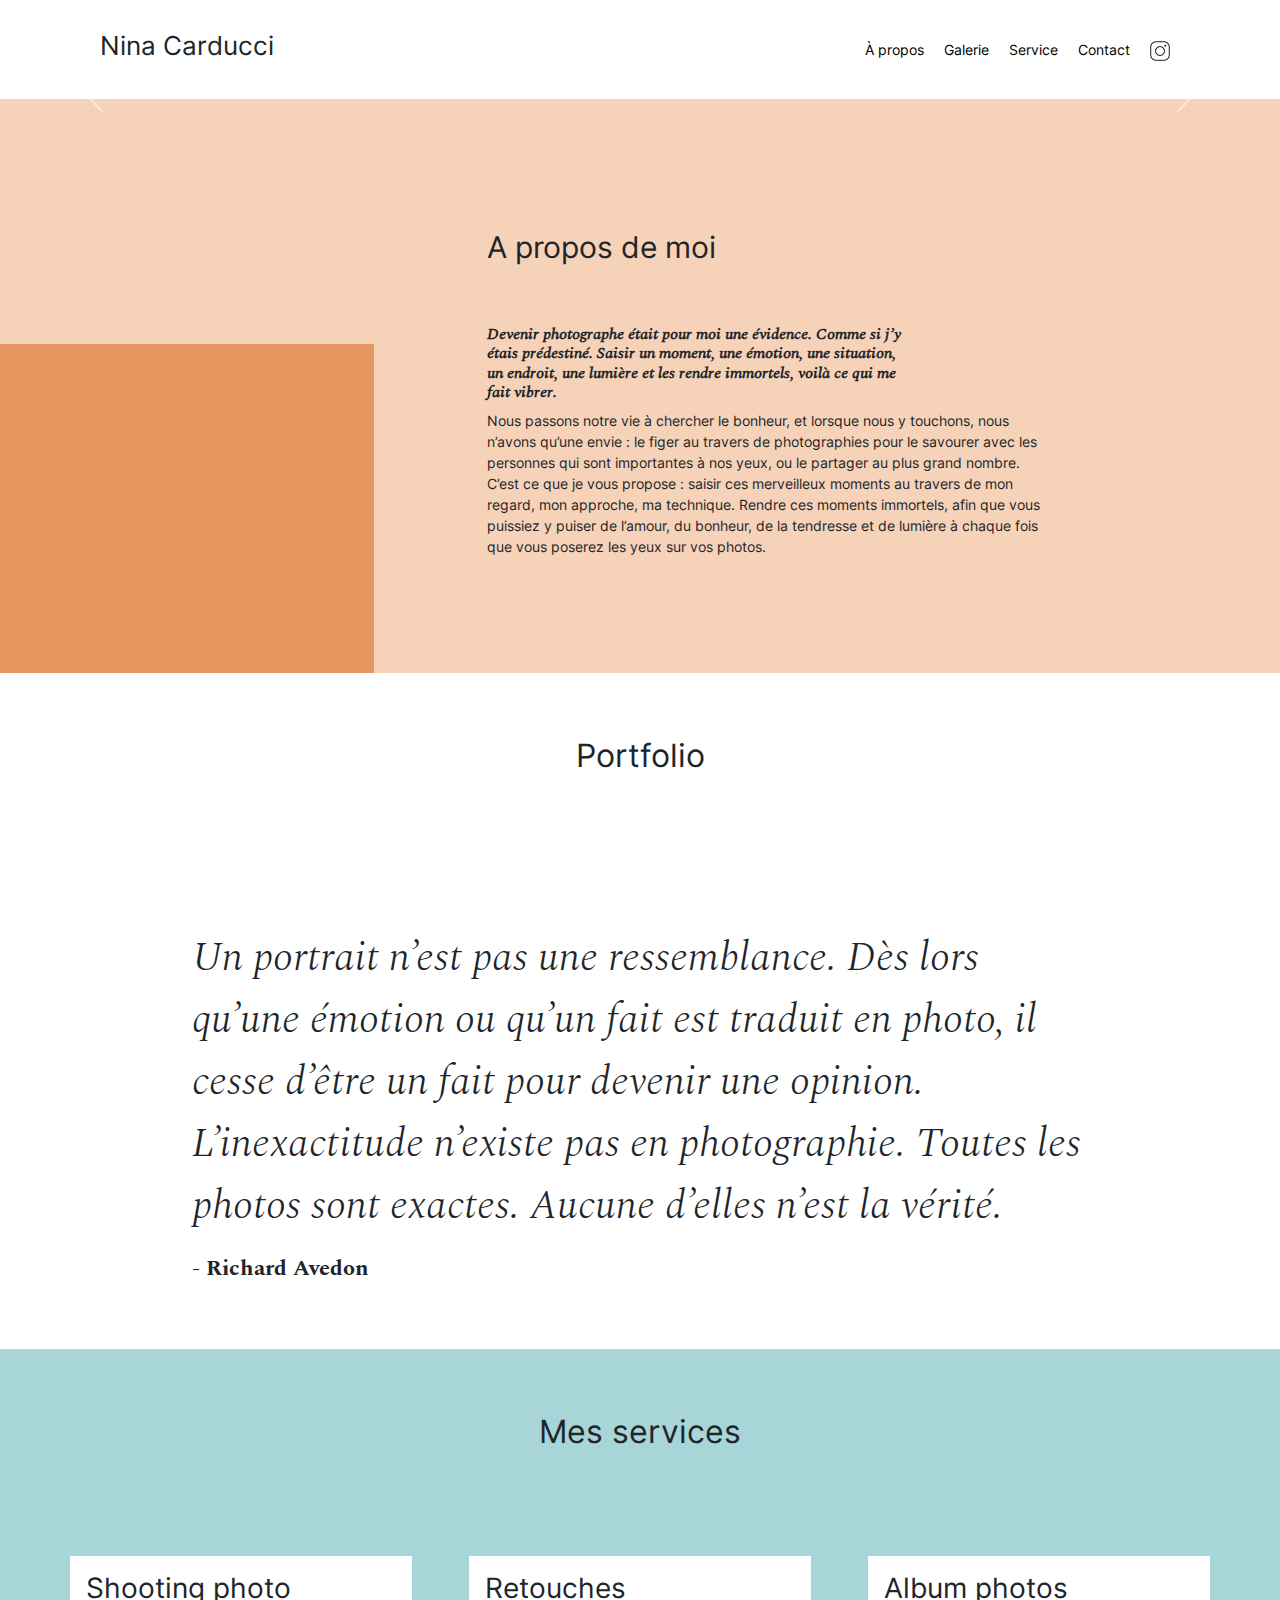
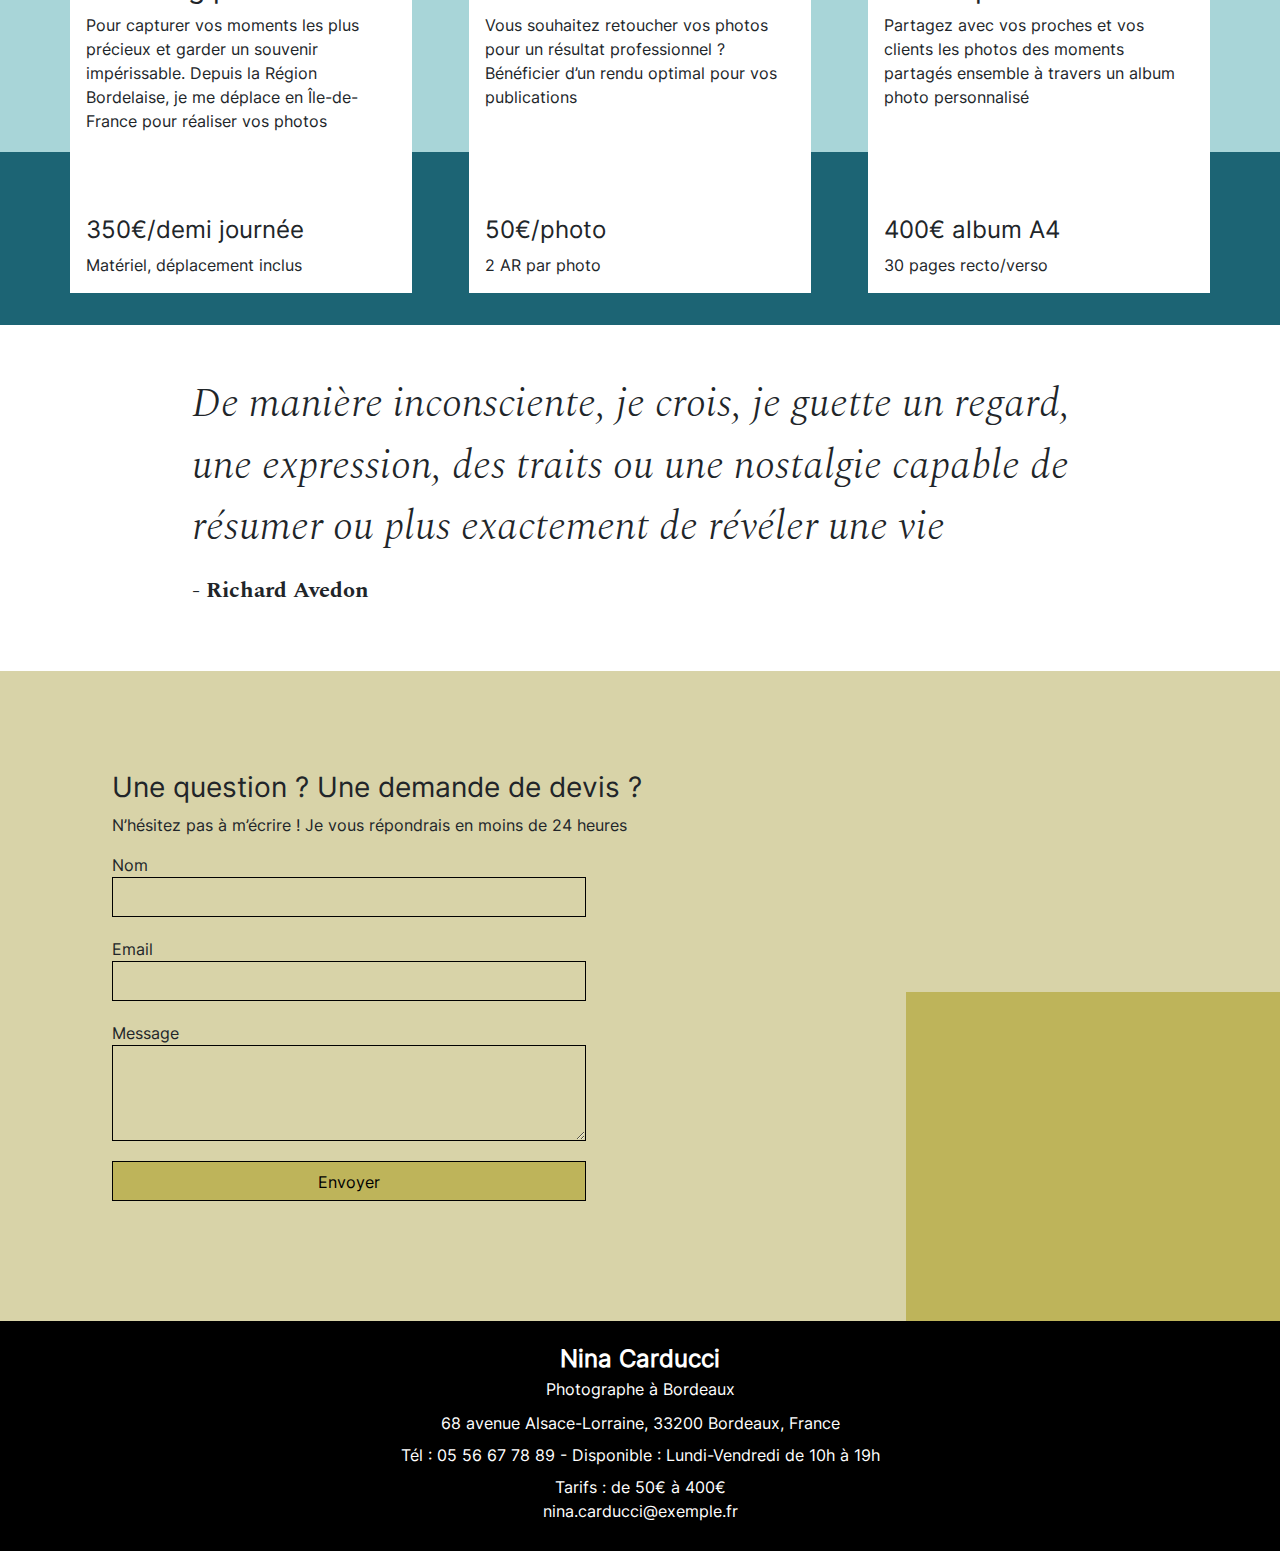
==== index.html @ 7323bcd9 "change fonts path" ====
<!DOCTYPE html>
<html lang="fr">
  <head>
    <meta charset="UTF-8" />
    <meta name="viewport" content="width=device-width, initial-scale=1.0" />

    <meta
      property="og:title"
      content="Nina Carducci - Photographe à Bordeaux"
    />
    <meta property="og:locale" content="fr_FR" />

    <meta
      property="og:description"
      content="Photographie professionnelle à Bordeaux par Nina Carducci."
    />
    <meta property="og:type" content="website" />
    <meta property="og:image" content="./assets/images/nina.jpg" />

    <meta name="twitter:card" content="summary_large_image" />
    <meta name="twitter:site" content="@nina_carducci_photo" />
    <meta
      name="twitter:title"
      content="Nina Carducci - Photographe à Bordeaux"
    />
    <meta
      name="twitter:description"
      content="Photographie professionnelle à Bordeaux par Nina Carducci."
    />
    <meta name="twitter:image" content="./assets/images/nina.jpg" />

    <title>Nina Carducci - Photographe Professionnelle à Bordeaux</title>
    <meta
      name="description"
      content="Nina Carducci, photographe pro. Explorez son portfolio, découvrez ses services et contactez-la pour un devis."
    />
    
    <link
      rel="stylesheet"
      href="./assets/bootstrap/bootstrap.min.css"
      media="print"
      id="asyncCSS"
      onload="this.media='all'"
    />
    <link
      rel="stylesheet"
      href="./assets/style.min.css"
      media="print"
      id="asyncCSS"
      onload="this.media='all'"
    />

    <script
      defer
      src="https://code.jquery.com/jquery-3.4.1.min.js"
      integrity="sha256-CSXorXvZcTkaix6Yvo6HppcZGetbYMGWSFlBw8HfCJo="
      crossorigin="anonymous"
    ></script>
    <script defer src="./assets/bootstrap/bootstrap.bundle.min.js"></script>
    <script defer src="./assets/maugallery.min.js"></script>
    <script defer src="./assets/scripts.min.js"></script>
  </head>
  <body>
    <div class="top-header">
      <h1 class="name">Nina Carducci</h1>
      <nav class="nav">
        <ul>
          <li><a href="#about">À propos</a></li>
          <li><a href="#gallery">Galerie</a></li>
          <li><a href="#services">Service</a></li>
          <li><a href="#contact">Contact</a></li>
          <li>
            <a
              class="social-link"
              href="https://www.instagram.com/ninacarducci.photo/?hl=fr"
              target="_blank"
            >
              <picture>
                <source srcset="./assets/images/instagram.webp" />
                <img
                  src="./assets/images/instagram.webp"
                  alt="logo instagram"
                  width="20"
                  height="20"
                  loading="lazy"
                />
              </picture>
            </a>
          </li>
        </ul>
      </nav>
    </div>
    <section id="header">
      <div
        id="carouselExampleIndicators"
        class="carousel slide"
        data-bs-ride="carousel"
      >
        <div class="carousel-indicators">
          <button
            type="button"
            data-bs-target="#carouselExampleIndicators"
            data-bs-slide-to="0"
            class="active"
            aria-current="true"
            aria-label="Slide 1"
          ></button>
          <button
            type="button"
            data-bs-target="#carouselExampleIndicators"
            data-bs-slide-to="1"
            aria-label="Slide 2"
          ></button>
          <button
            type="button"
            data-bs-target="#carouselExampleIndicators"
            data-bs-slide-to="2"
            aria-label="Slide 3"
          ></button>
        </div>
        <div class="carousel-inner">
          <div class="carousel-item active">
            <picture
              class="adaptive-picture"
              data-srcset="./assets/images/slider/ryoji-iwata-man-crossing-street-{device}.webp"
              data-sizes="1920,500,325"
              data-img="d-block w-100,./assets/images/slider/ryoji-iwata-man-crossing-street-mobile.webp,Man crossing the street from Ryoji Iwata,325,150,auto"
            >
            </picture>
          </div>
          <div class="carousel-item">
            <picture
              class="adaptive-picture"
              data-srcset="./assets/images/slider/nicholas-green-jubilant-fans-{device}.webp"
              data-sizes="1920,500,325"
              data-img="d-block w-100,./assets/images/slider/nicholas-green-jubilant-fans-mobile.webp,Jubilant fans from Nicholas Green,325,150,lazy"
            >
            </picture>
          </div>
          <div class="carousel-item">
            <picture
              class="adaptive-picture"
              data-srcset="./assets/images/slider/edward-cisneros-wedding-dance-{device}.webp"
              data-sizes="1920,500,325"
              data-img="d-block w-100,./assets/images/slider/edward-cisneros-wedding-dance-mobile.webp,Wedding dance from Edward Cisneros,325,150,lazy"
            >
            </picture>
          </div>
        </div>
        <button
          class="carousel-control-prev"
          type="button"
          data-bs-target="#carouselExampleIndicators"
          data-bs-slide="prev"
        >
          <span class="carousel-control-prev-icon" aria-hidden="true"></span>
          <span class="visually-hidden">Previous</span>
        </button>
        <button
          class="carousel-control-next"
          type="button"
          data-bs-target="#carouselExampleIndicators"
          data-bs-slide="next"
        >
          <span class="carousel-control-next-icon" aria-hidden="true"></span>
          <span class="visually-hidden">Next</span>
        </button>
      </div>
    </section>
    <section id="about">
      <div class="picture left">
        <picture
          class="adaptive-picture"
          data-srcset="./assets/images/nina-{device}.webp"
          data-sizes="560,480,320"
          data-img=",.assets/images/nina-mobile.webp,Nina Carducci,320,319,lazy"
        >
        </picture>
      </div>
      <div id="about-me">
        <h2 class="about-me__title">A propos de moi</h2>
        <h3 class="about-me__introduction">
          Devenir photographe était pour moi une évidence. Comme si j’y étais
          prédestiné. Saisir un moment, une émotion, une situation, un endroit,
          une lumière et les rendre immortels, voilà ce qui me fait vibrer.
        </h3>
        <p>
          Nous passons notre vie à chercher le bonheur, et lorsque nous y
          touchons, nous n’avons qu’une envie : le figer au travers de
          photographies pour le savourer avec les personnes qui sont importantes
          à nos yeux, ou le partager au plus grand nombre. C’est ce que je vous
          propose : saisir ces merveilleux moments au travers de mon regard, mon
          approche, ma technique. Rendre ces moments immortels, afin que vous
          puissiez y puiser de l’amour, du bonheur, de la tendresse et de
          lumière à chaque fois que vous poserez les yeux sur vos photos.
        </p>
      </div>
    </section>
    <section id="gallery">
      <h2 class="title">Portfolio</h2>
      <div class="container py-3">
        <div class="gallery" style="display: none">
          <img
            data-gallery-tag="Concert"
            class="gallery-item"
            src="./assets/images/gallery/concerts/aaron-paul-concert-spotlights.webp"
            alt="In concert under the spotlights from Aaron Paul"
            loading="lazy"
          />
          <img
            data-gallery-tag="Entreprises"
            class="gallery-item"
            src="./assets/images/gallery/entreprise/ali-morshedlou-business-man.webp"
            alt="Business man in suit from Ali Morshedlou"
            loading="lazy"
          />
          <img
            data-gallery-tag="Entreprises"
            class="gallery-item"
            src="./assets/images/gallery/entreprise/jason-goodman-laughing-women.webp"
            alt="Laughing women at work from Jason Goodman"
            loading="lazy"
          />
          <img
            data-gallery-tag="Mariages"
            class="gallery-item"
            src="./assets/images/gallery/mariage/hannah-busing-united-for-life.webp"
            alt="United for life from Hannah Busing"
            loading="lazy"
          />
          <img
            data-gallery-tag="Portrait"
            class="gallery-item"
            src="./assets/images/gallery/portraits/ade-tunji-contained-emotion.webp"
            alt="Contained emotion of a black man from Ade Tunji"
            loading="lazy"
          />
          <img
            data-gallery-tag="Mariages"
            class="gallery-item"
            src="./assets/images/gallery/mariage/jakob-owens-happily-married.webp"
            alt="Happily married in the tropics from Jakob Owens"
            loading="lazy"
          />
          <img
            data-gallery-tag="Portrait"
            class="gallery-item"
            src="./assets/images/gallery/portraits/nino-van-prattenburg-behind-fence.webp"
            alt="Girl behind a fence from Nino Van Prattenburg"
            loading="lazy"
          />
          <img
            data-gallery-tag="Concert"
            class="gallery-item"
            src="./assets/images/gallery/concerts/austin-neill-concert-smoke.webp"
            alt="In concert under the smoke from Austin Neill "
            loading="lazy"
          />
          <img
            data-gallery-tag="Entreprises"
            class="gallery-item"
            src="./assets/images/gallery/entreprise/mateus-campos-woman-laughing.webp"
            alt="Woman laughing in front of her labtop from Mateus Campos Felipe"
            loading="lazy"
          />
        </div>
      </div>
      <div class="quote">
        <figure>
          <blockquote class="quote__text">
              Un portrait n’est pas une ressemblance. Dès lors qu’une émotion ou
              qu’un fait est traduit en photo, il cesse d’être un fait pour
              devenir une opinion. L’inexactitude n’existe pas en photographie.
              Toutes les photos sont exactes. Aucune d’elles n’est la vérité.
          </blockquote>
          <figcaption class="quote__author">- Richard Avedon</figcaption>
        </figure>
      </div>
    </section>
    <section id="services">
      <h2 class="title">Mes services</h2>
      <div class="container">
        <div class="service">
          <div class="service__description">
            <h3>Shooting photo</h3>
            <p>
              Pour capturer vos moments les plus précieux et garder un souvenir
              impérissable. Depuis la Région Bordelaise, je me déplace en
              Île-de-France pour réaliser vos photos
            </p>
          </div>
          <div class="service__price">
            <h4>350€/demi journée</h4>
            <span>Matériel, déplacement inclus</span>
          </div>
        </div>
        <div class="service">
          <div class="service__description">
            <h3>Retouches</h3>
            <p>
              Vous souhaitez retoucher vos photos pour un résultat professionnel
              ? Bénéficier d’un rendu optimal pour vos publications
            </p>
          </div>
          <div class="service__price">
            <h4>50€/photo</h4>
            <span>2 AR par photo</span>
          </div>
        </div>
        <div class="service">
          <div class="service__description">
            <h3>Album photos</h3>
            <p>
              Partagez avec vos proches et vos clients les photos des moments
              partagés ensemble à travers un album photo personnalisé
            </p>
          </div>
          <div class="service__price">
            <h4>400€ album A4</h4>
            <span>30 pages recto/verso</span>
          </div>
        </div>
      </div>
    </section>
    <div class="quote">
      <figure>
        <blockquote class="quote__text">
            De manière inconsciente, je crois, je guette un regard, une
            expression, des traits ou une nostalgie capable de résumer ou plus
            exactement de révéler une vie
        </blockquote>
        <figcaption class="quote__author">- Richard Avedon</figcaption>
      </figure>
    </div>
    <section id="contact">
      <div class="container">
        <div class="form-container">
          <h3>Une question ? Une demande de devis ?</h3>
          <p>
            N’hésitez pas à m’écrire ! Je vous répondrais en moins de 24 heures
          </p>

          <form action="" method="post">
            <label for="nom">Nom</label>
            <input type="text" name="nom" id="nom" />
            <label for="email">Email</label>
            <input type="email" name="email" id="email" />
            <label for="message">Message</label>
            <textarea
              name="message"
              id="message"
              cols="30"
              rows="10"
            ></textarea>
            <input type="submit" value="Envoyer" />
          </form>
        </div>
        <div class="picture right">
          <picture
            class="adaptive-picture"
            data-srcset="./assets/images/camera-{device}.webp"
            data-sizes="418,320,200"
            data-img=",.assets/images/camera-mobile.webp,camera,200,200,lazy"
          >
          </picture>
        </div>
      </div>
    </section>

    <footer class="footer">
      <!-- Microdata pour la localisation de la photographe -->
      <section
        class="footer-content"
        itemscope
        itemtype="http://schema.org/LocalBusiness"
      >
        <strong itemprop="name" class="footer-name">Nina Carducci</strong>
        <p class="footer-description">Photographe à Bordeaux</p>
        <address
          class="footer-address"
          itemprop="address"
          itemscope
          itemtype="http://schema.org/PostalAddress"
        >
          <span itemprop="streetAddress">68 avenue Alsace-Lorraine</span>,
          <span itemprop="postalCode">33200</span>
          <span itemprop="addressLocality">Bordeaux</span>,
          <span itemprop="addressCountry">France</span>
        </address>
        <span class="footer-phone" itemprop="telephone"
          >Tél : 05 56 67 78 89 - Disponible :
          <time datetime="Mo-Fr 10:00-19:00"
            >Lundi-Vendredi de 10h à 19h</time
          ></span
        >
        <span itemprop="priceRange">Tarifs : de 50€ à 400€</span>
        <img
          class="footer-logo"
          src="./assets/images/nina-mobile.webp"
          alt="Nina Carducci"
          itemprop="image"
          loading="lazy"
        />
        <a
          href="mailto:nina.carducci@exemple.fr"
          class="footer-email"
          itemprop="email"
          >nina.carducci@exemple.fr</a
        >
      </section>
    </footer>
  </body>
</html>
---- assets/style.min.css ----
@font-face{font-family:Inter;src:url(./fonts/Inter-Regular.woff2) format("woff2");font-weight:400;font-style:normal;font-display:swap}@font-face{font-family:Spectral;src:url(./fonts/Spectral-Bold.woff2) format("woff2");font-weight:700;font-style:normal;font-display:swap}@font-face{font-family:Spectral;src:url(./fonts/Spectral-Italic.woff2) format("woff2");font-weight:400;font-style:italic;font-display:swap}@font-face{font-family:Spectral;src:url(./fonts/Spectral-Regular.woff2) format("woff2");font-weight:400;font-style:normal;font-display:swap}@font-face{font-family:Spectral;src:url(./fonts/Spectral-LightItalic.woff2) format("woff2");font-weight:300;font-style:italic;font-display:swap}body{max-width:1920px;margin:auto}*{font-family:Inter;font-style:normal}.top-header{background-color:#fff;position:sticky;top:0;z-index:1000;display:flex;justify-content:space-between;padding-inline:100px;padding-block:30px;align-items:center}.top-header .name{font-size:26px}.nav ul{display:flex;list-style-type:none;font-size:14px;margin-bottom:0}.nav li{padding-inline:10px}.nav a{text-decoration:none;color:#000}.social-link img{width:20px}#about{display:flex;background-color:#f6d2b8;padding-inline:100px;padding-block:100px;position:relative}.picture.left::before{content:" ";background-color:#e5975f;width:374px;height:329px;position:absolute;bottom:0;left:0;z-index:-1}.picture{flex:1;margin:0 20px;z-index:0}picture img{width:100%;height:auto}#about-me{flex:2}.about-me__title{margin-top:1em;margin-bottom:60px;font-size:30px}.about-me__introduction{font-family:Spectral;font-size:1rem;font-weight:800;font-style:italic;width:60%}#about-me p{width:80%;font-size:14px}.title{text-align:center;padding-block:2em}.gallery .nav{justify-content:center}.nav-pills .nav-link.active,.nav-pills .show>.nav-link{color:#fff;background-color:#5e5826;border-radius:0}.nav-pills .nav-link{color:#000}.item-column{position:relative;margin-bottom:0!important;padding:0}.item-column::after{content:"";display:block;padding-bottom:100%}.gallery-item{position:absolute;width:100%;height:100%;object-fit:cover;padding:.5em}.mg-next,.mg-prev{width:30px;height:30px;border-radius:00%;justify-content:center;align-items:center;display:flex;font-size:24px}.quote{font-family:Spectral;font-style:italic;width:70%;margin:auto;padding-block:3em}.quote__text{font-family:Spectral;font-style:italic;font-weight:300;font-size:calc(1.375rem + 1.5vw)}.quote__author{font-family:Spectral;font-weight:800;font-size:22px}#services{margin:auto;background-color:#a8d5d8;position:relative}#services .container::before{content:" ";background-color:#1c6474;position:absolute;width:100%;height:30%;bottom:0;left:0;z-index:0}#services .container{justify-content:space-between;display:flex;padding:2em 0}.service{background-color:#fff;max-width:390px;width:30%;height:337px;padding:1em;display:flex;flex-direction:column;justify-content:space-between;z-index:1}#contact{margin:auto;background-color:#d8d3a8;position:relative;padding-inline:100px;padding-block:100px}#contact .container{display:flex}.picture.right::before{content:" ";background-color:#beb45a;width:374px;height:329px;position:absolute;bottom:0;right:0;z-index:-1}.form-container{flex:2}form{display:flex;flex-direction:column;width:70%;align-items:flex-start}form input{width:100%;background-color:transparent;border:solid 1px;height:2.5em;margin-bottom:20px}form textarea{width:100%;background-color:transparent;border:solid 1px;height:5em;line-height:2.5em;font-size:1.2em;margin-bottom:20px}input[type=submit]{background-color:#beb45a;padding:.5em 1em}.footer{background-color:#000;padding:20px 0;color:#fff}.footer-content{max-width:1200px;margin:0 auto;padding:0 15px;text-align:center}.footer-name{font-size:24px;margin-bottom:10px}.footer-description{margin-bottom:10px}.footer-address,.footer-email,.footer-phone{display:block;margin-bottom:8px}.footer-email{color:#fff;text-decoration:none;transition:color .3s}.footer-email:hover{color:#bbb}.footer-logo{display:none}@media all and (max-width:1180px){.picture{flex:2}#about,#contact .container{align-items:center}.about-me__title{margin-top:0;margin-bottom:1em}#about-me h3,#about-me p{width:100%}}@media all and (max-width:1000px){#about{flex-direction:column}.picture{width:50%}.picture.left::before{width:100%;height:30%;position:absolute;bottom:auto;top:0;left:0;z-index:-1}.about-me__title{text-align:center;margin-top:1em}#services .container{flex-direction:column}.service{width:100%;max-width:100%;height:auto;margin:2em 0}.service__description{margin-bottom:1em}#services .container::before{width:30%;height:100%;bottom:0;right:0;left:auto;z-index:0}#contact .container{flex-direction:column}#contact .picture.right{margin-top:1em}.picture.right::before{width:100%;height:30%;position:absolute;bottom:0;right:0;z-index:-1}}@media all and (max-width:650px){.top-header{flex-direction:column;padding-inline:0}.top-header .nav,.top-header .nav ul{width:100%;padding:0}.top-header .nav li{flex:1;padding-block:1em;text-align:center}.picture.left::before,.picture.right::before{height:150px}#services .container{align-items:center}.service{max-width:90%}#about,#contact{padding-inline:2em;padding-block:2em}form{width:100%}.picture{width:80%}.footer-content{padding:0 10px}.footer-name{font-size:20px}}
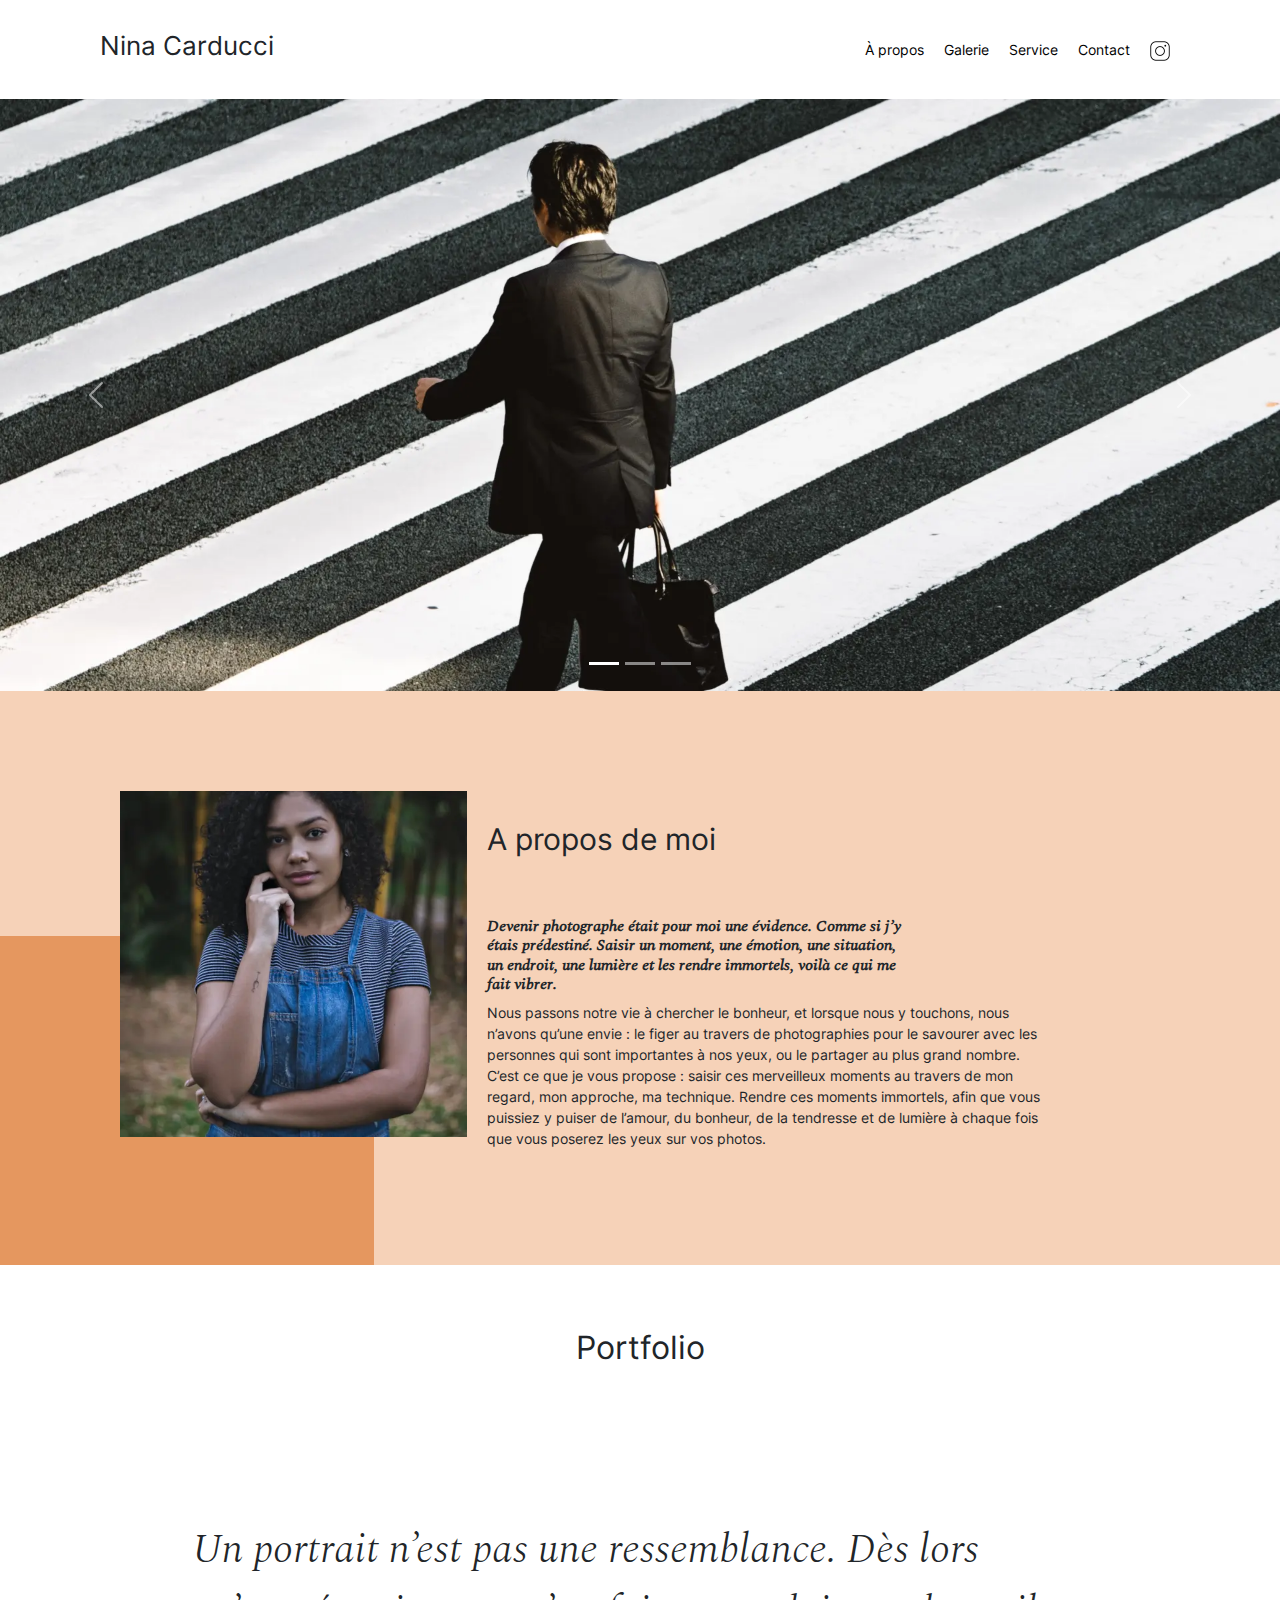
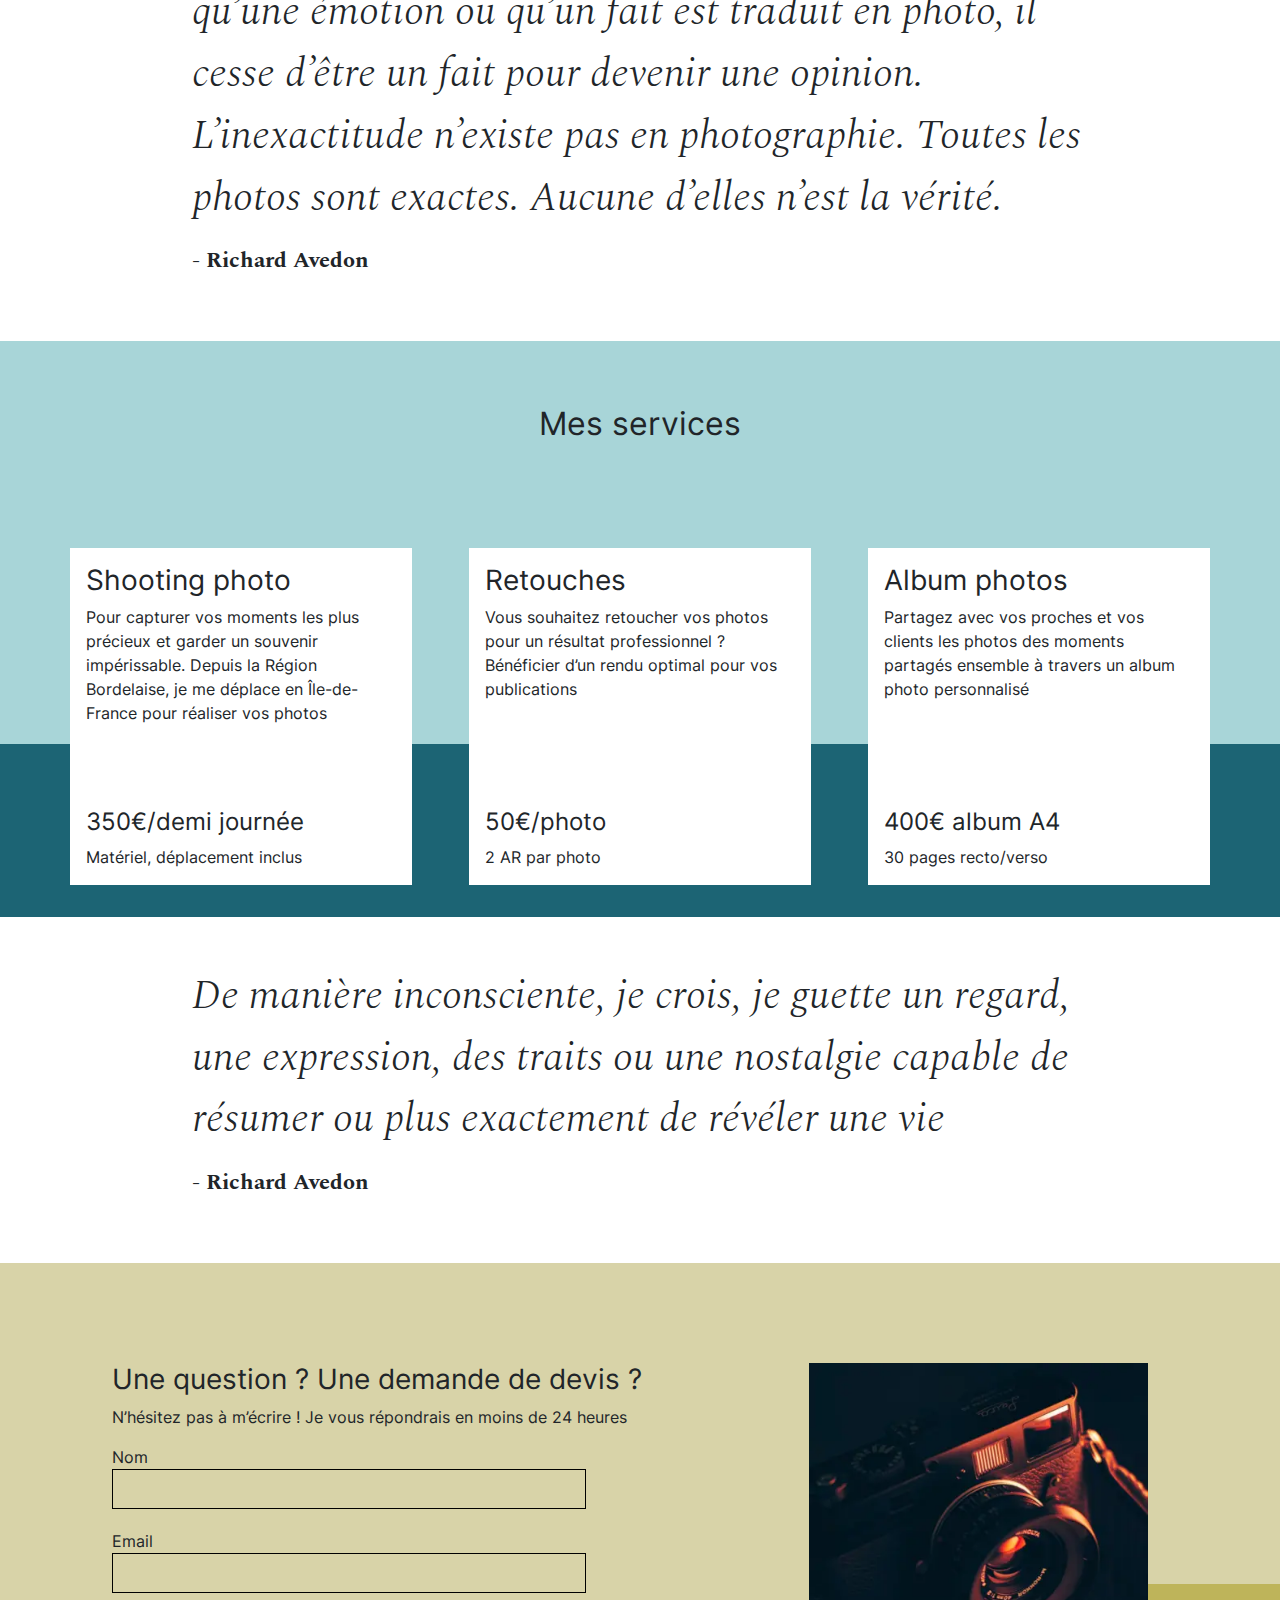
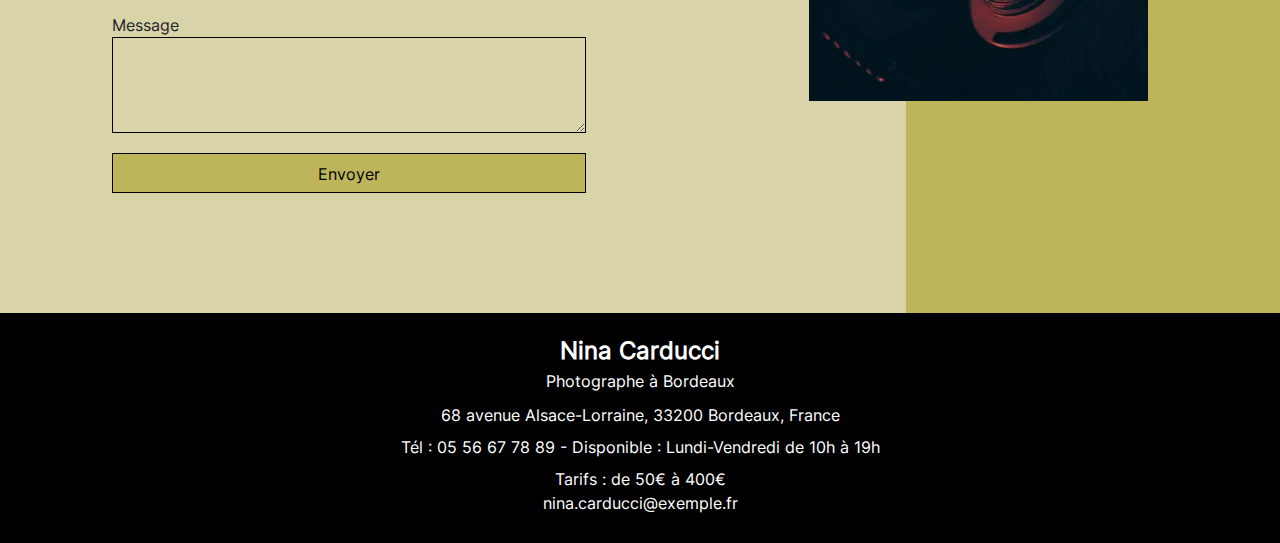
==== commit 6b794d57: "optimisation images_2" ====
--- a/index.html
+++ b/index.html
@@ -120,31 +120,50 @@
         </div>
         <div class="carousel-inner">
           <div class="carousel-item active">
-            <picture
+            <picture>
+              <source media="(min-width: 800px)" srcset="./assets/images/slider/ryoji-iwata-man-crossing-street-desktop.webp">
+              <source media="(min-width: 500px)" srcset="./assets/images/slider/ryoji-iwata-man-crossing-street-tablet.webp">
+              <source media="(max-width: 499px)" srcset="./assets/images/slider/ryoji-iwata-man-crossing-street-mobile.webp">
+              <img class="d-block w-100" src="./images/slider/ryoji-iwata-man-crossing-street-mobile.webp" alt="Man crossing the street from Ryoji Iwata" height="150" width="325">
+           </picture>
+           
+            <!-- <picture
               class="adaptive-picture"
               data-srcset="./assets/images/slider/ryoji-iwata-man-crossing-street-{device}.webp"
               data-sizes="1920,500,325"
-              data-img="d-block w-100,./assets/images/slider/ryoji-iwata-man-crossing-street-mobile.webp,Man crossing the street from Ryoji Iwata,325,150,auto"
+              data-img="d-block w-100,./images/slider/ryoji-iwata-man-crossing-street-mobile.webp,Man crossing the street from Ryoji Iwata,325,150,auto"
             >
-            </picture>
+            </picture> -->
           </div>
           <div class="carousel-item">
-            <picture
+            <picture>
+              <source media="(min-width: 800px)" srcset="./assets/images/slider/nicholas-green-jubilant-fans-desktop.webp">
+              <source media="(min-width: 500px)" srcset="./assets/images/slider/nicholas-green-jubilant-fans-tablet.webp">
+              <source media="(max-width: 499px)" srcset="./assets/images/slider/nicholas-green-jubilant-fans-mobile.webp">
+              <img class="d-block w-100"  src="./images/slider/nicholas-green-jubilant-fans-mobile.webp" alt="Jubilant fans from Nicholas Green"  height="150" width="325">
+           </picture>
+            <!-- <picture
               class="adaptive-picture"
               data-srcset="./assets/images/slider/nicholas-green-jubilant-fans-{device}.webp"
               data-sizes="1920,500,325"
               data-img="d-block w-100,./assets/images/slider/nicholas-green-jubilant-fans-mobile.webp,Jubilant fans from Nicholas Green,325,150,lazy"
             >
-            </picture>
+            </picture> -->
           </div>
           <div class="carousel-item">
-            <picture
+            <picture>
+              <source media="(min-width: 800px)" srcset="./assets/images/slider/edward-cisneros-wedding-dance-desktop.webp">
+              <source media="(min-width: 500px)" srcset="./assets/images/slider/edward-cisneros-wedding-dance-tablet.webp">
+              <source media="(max-width: 499px)" srcset="./assets/images/slider/edward-cisneros-wedding-dance-mobile.webp">
+              <img class="d-block w-100"  src="./images/slider/edward-cisneros-wedding-dance-mobile.webp" alt="Wedding dance from Edward Cisneros"  height="150" width="325">
+           </picture>
+            <!-- <picture
               class="adaptive-picture"
               data-srcset="./assets/images/slider/edward-cisneros-wedding-dance-{device}.webp"
               data-sizes="1920,500,325"
               data-img="d-block w-100,./assets/images/slider/edward-cisneros-wedding-dance-mobile.webp,Wedding dance from Edward Cisneros,325,150,lazy"
             >
-            </picture>
+            </picture> -->
           </div>
         </div>
         <button
@@ -169,13 +188,20 @@
     </section>
     <section id="about">
       <div class="picture left">
-        <picture
+
+        <picture>
+          <source media="(min-width: 800px)" srcset="./assets/images/nina-desktop.webp">
+          <source media="(min-width: 500px)" srcset="./assets/images/nina-tablet.webp">
+          <source media="(max-width: 499px)" srcset="./assets/images/nina-mobile.webp">
+          <img src="./images/nina-mobile.webp" alt="Nina Carducci" height="319" width="320">
+       </picture>
+        <!-- <picture
           class="adaptive-picture"
           data-srcset="./assets/images/nina-{device}.webp"
           data-sizes="560,480,320"
           data-img=",.assets/images/nina-mobile.webp,Nina Carducci,320,319,lazy"
         >
-        </picture>
+        </picture> -->
       </div>
       <div id="about-me">
         <h2 class="about-me__title">A propos de moi</h2>
@@ -356,13 +382,19 @@
           </form>
         </div>
         <div class="picture right">
-          <picture
+          <picture>
+            <source media="(min-width: 800px)" srcset="./assets/images/camera-desktop.webp">
+            <source media="(min-width: 500px)" srcset="./assets/images/camera-tablet.webp">
+            <source media="(max-width: 499px)" srcset="./assets/images/camera-mobile.webp">
+            <img src="./images/camera-mobile.webp" alt="camera" height="200" width="200">
+         </picture>
+          <!-- <picture
             class="adaptive-picture"
             data-srcset="./assets/images/camera-{device}.webp"
             data-sizes="418,320,200"
             data-img=",.assets/images/camera-mobile.webp,camera,200,200,lazy"
           >
-          </picture>
+          </picture> -->
         </div>
       </div>
     </section>
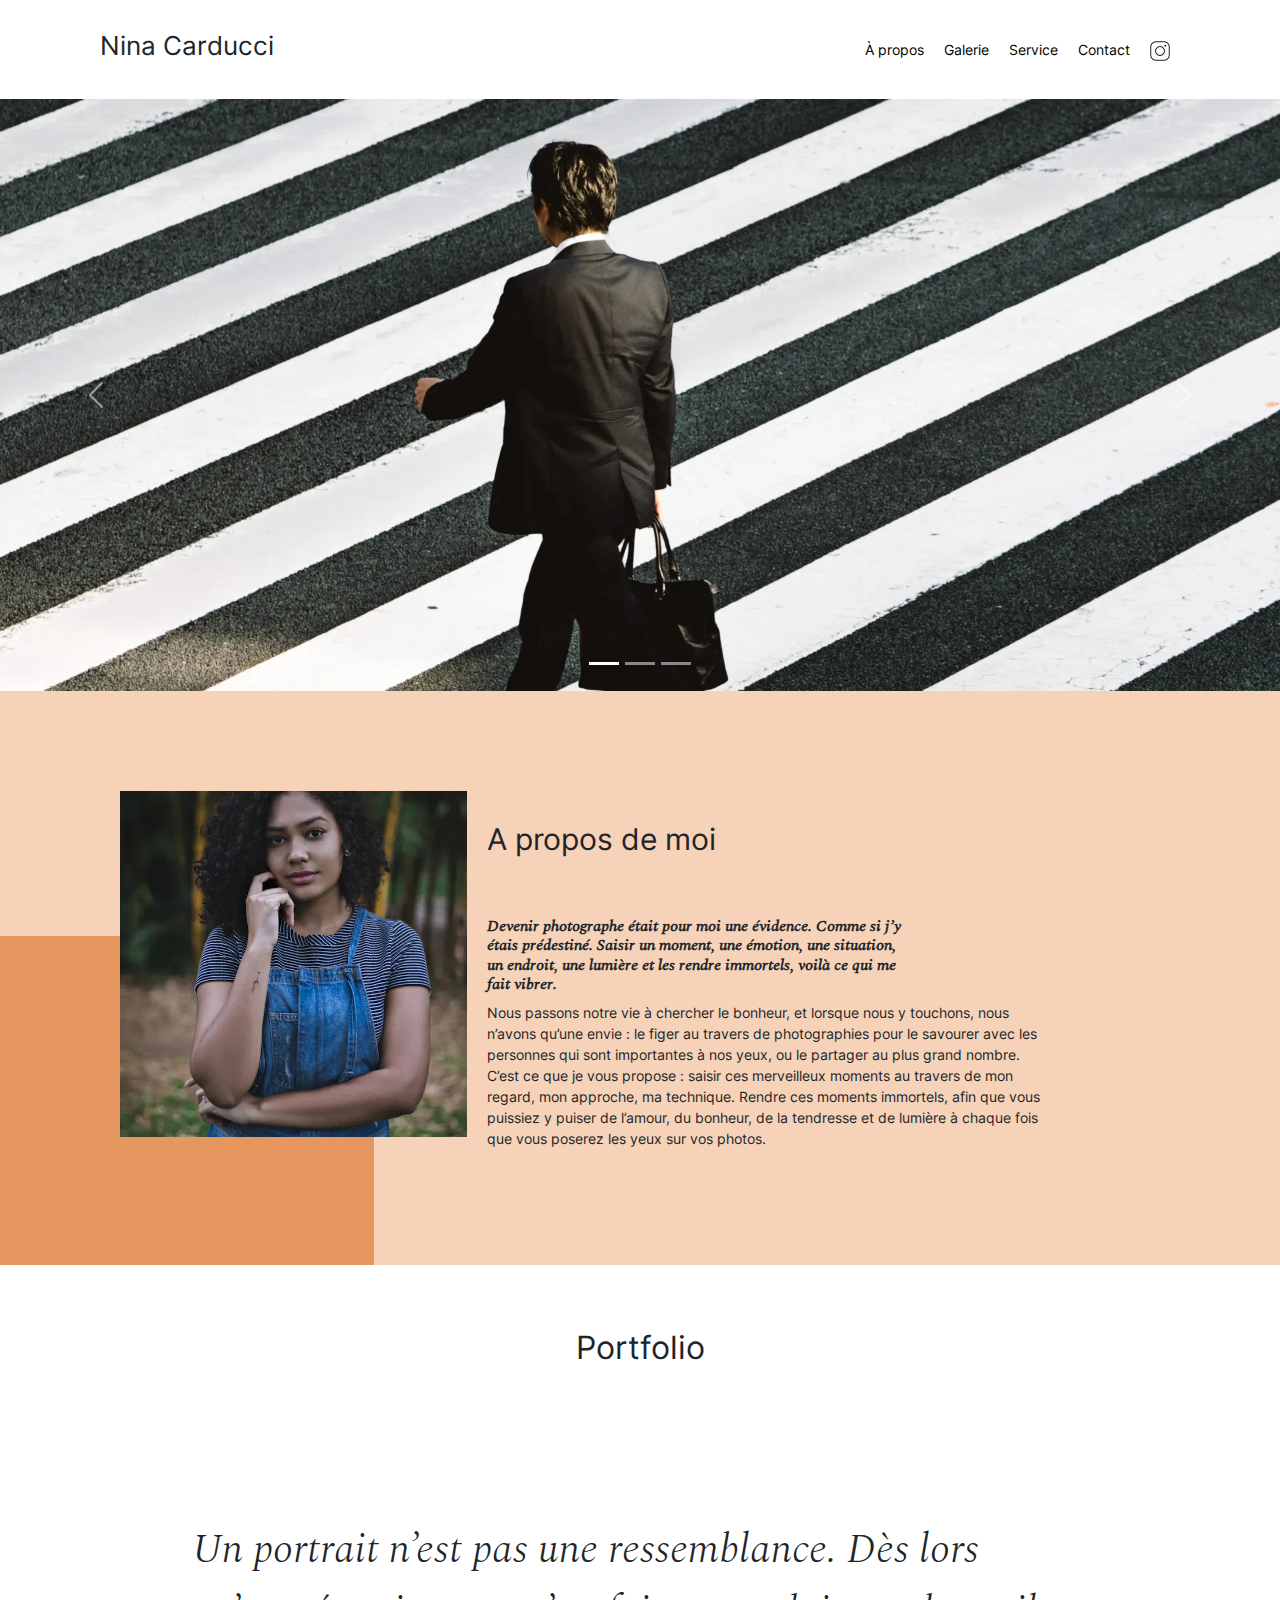
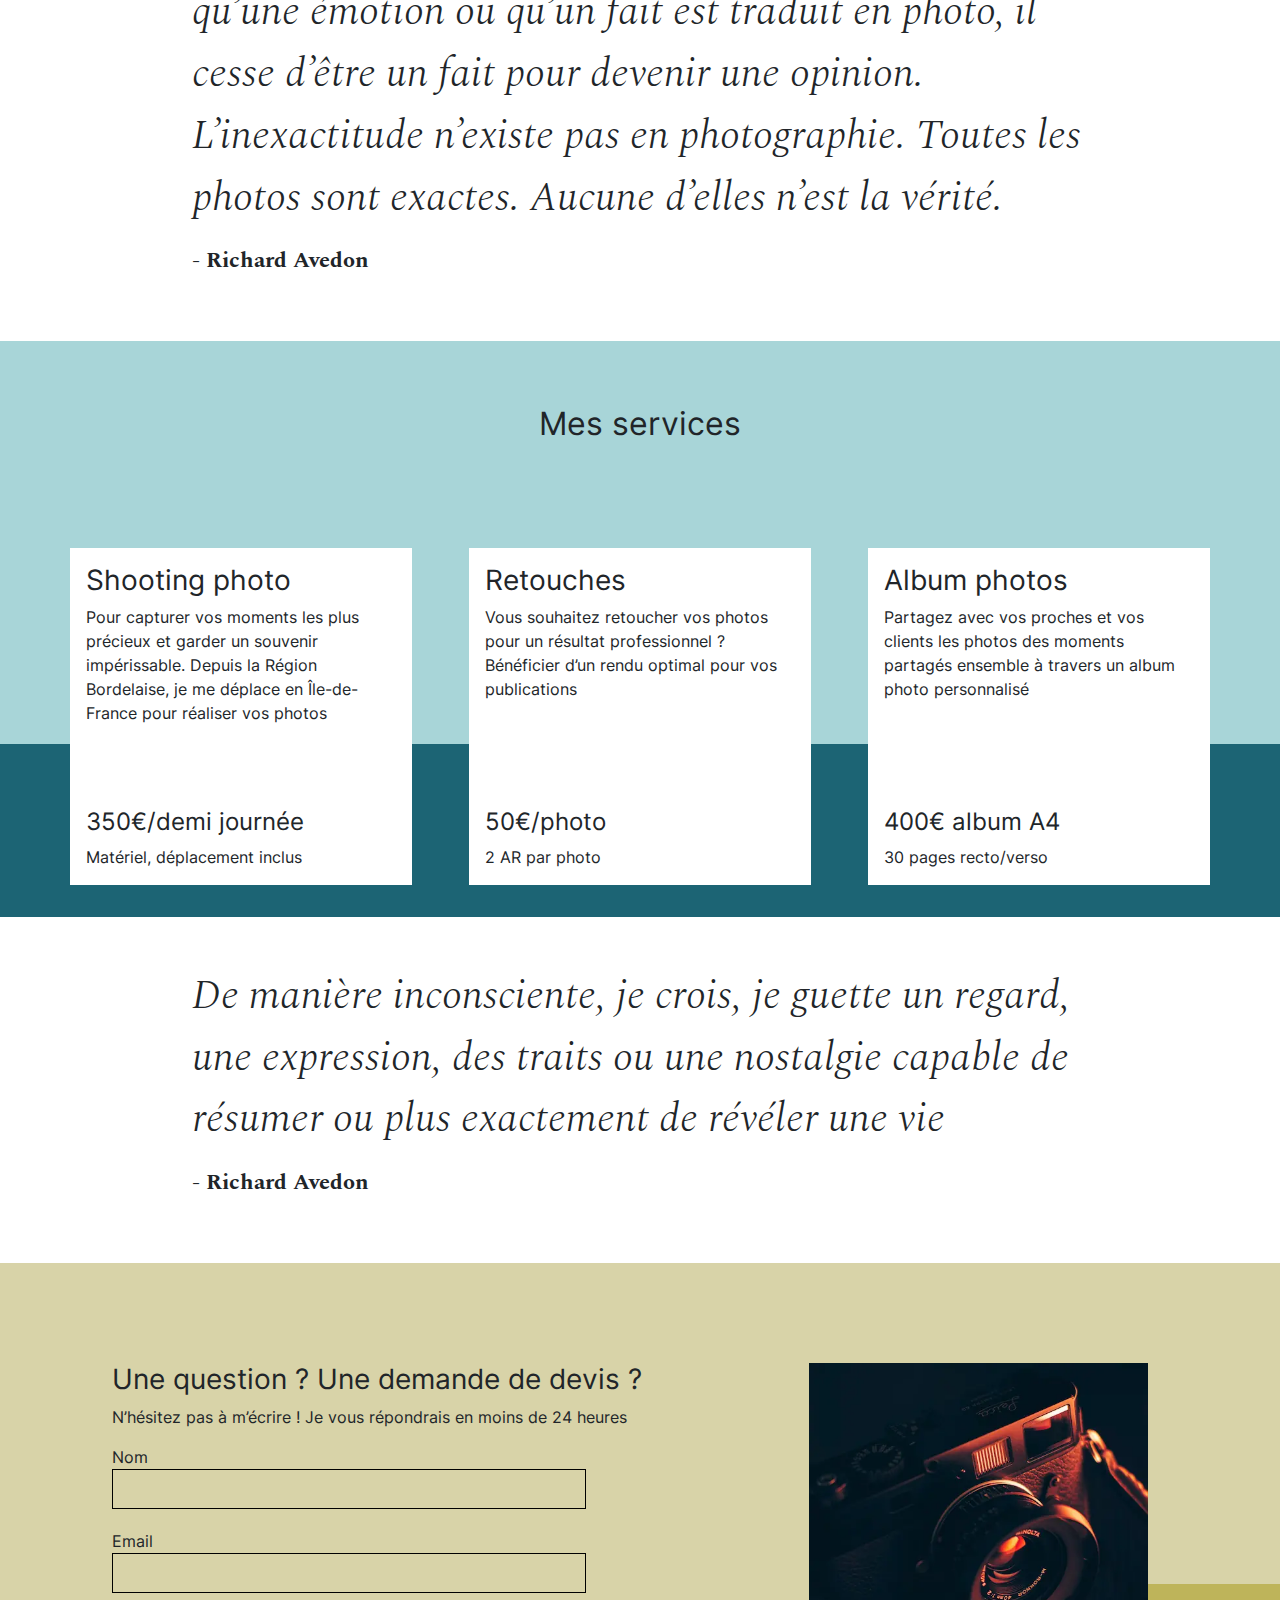
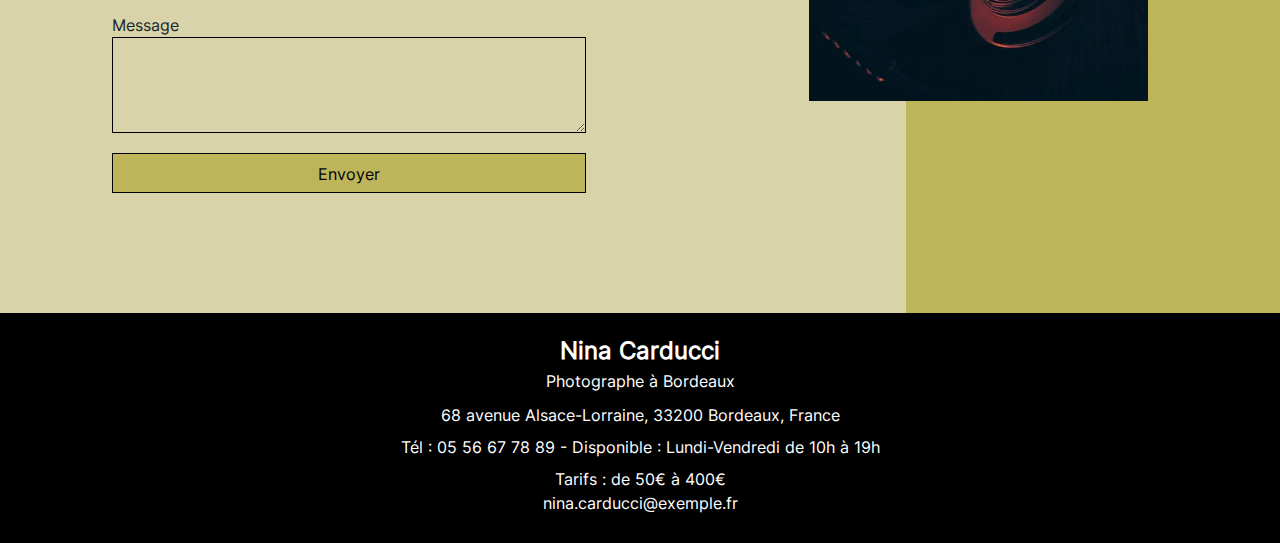
==== commit 93ea0220: "optimisation images_3" ====
--- a/index.html
+++ b/index.html
@@ -34,7 +34,7 @@
       name="description"
       content="Nina Carducci, photographe pro. Explorez son portfolio, découvrez ses services et contactez-la pour un devis."
     />
-    
+
     <link
       rel="stylesheet"
       href="./assets/bootstrap/bootstrap.min.css"
@@ -121,12 +121,33 @@
         <div class="carousel-inner">
           <div class="carousel-item active">
             <picture>
-              <source media="(min-width: 800px)" srcset="./assets/images/slider/ryoji-iwata-man-crossing-street-desktop.webp">
-              <source media="(min-width: 500px)" srcset="./assets/images/slider/ryoji-iwata-man-crossing-street-tablet.webp">
-              <source media="(max-width: 499px)" srcset="./assets/images/slider/ryoji-iwata-man-crossing-street-mobile.webp">
-              <img class="d-block w-100" src="./images/slider/ryoji-iwata-man-crossing-street-mobile.webp" alt="Man crossing the street from Ryoji Iwata" height="150" width="325">
-           </picture>
-           
+              <source
+                media="(min-width: 1001px)"
+                srcset="
+                  ./assets/images/slider/ryoji-iwata-man-crossing-street-desktop.webp
+                "
+              />
+              <source
+                media="(min-width: 651px) and (max-width: 1000px)"
+                srcset="
+                  ./assets/images/slider/ryoji-iwata-man-crossing-street-tablet.webp
+                "
+              />
+              <source
+                media="(max-width: 650px)"
+                srcset="
+                  ./assets/images/slider/ryoji-iwata-man-crossing-street-mobile.webp
+                "
+              />
+              <img
+                class="d-block w-100"
+                src="./images/slider/ryoji-iwata-man-crossing-street-mobile.webp"
+                alt="Man crossing the street from Ryoji Iwata"
+                width="500"
+                height="231"
+              />
+            </picture>
+
             <!-- <picture
               class="adaptive-picture"
               data-srcset="./assets/images/slider/ryoji-iwata-man-crossing-street-{device}.webp"
@@ -137,11 +158,32 @@
           </div>
           <div class="carousel-item">
             <picture>
-              <source media="(min-width: 800px)" srcset="./assets/images/slider/nicholas-green-jubilant-fans-desktop.webp">
-              <source media="(min-width: 500px)" srcset="./assets/images/slider/nicholas-green-jubilant-fans-tablet.webp">
-              <source media="(max-width: 499px)" srcset="./assets/images/slider/nicholas-green-jubilant-fans-mobile.webp">
-              <img class="d-block w-100"  src="./images/slider/nicholas-green-jubilant-fans-mobile.webp" alt="Jubilant fans from Nicholas Green"  height="150" width="325">
-           </picture>
+              <source
+                media="(min-width: 1001px)"
+                srcset="
+                  ./assets/images/slider/nicholas-green-jubilant-fans-desktop.webp
+                "
+              />
+              <source
+                media="(min-width: 651px) and (max-width: 1000px)"
+                srcset="
+                  ./assets/images/slider/nicholas-green-jubilant-fans-tablet.webp
+                "
+              />
+              <source
+                media="(max-width: 650px)"
+                srcset="
+                  ./assets/images/slider/nicholas-green-jubilant-fans-mobile.webp
+                "
+              />
+              <img
+                class="d-block w-100"
+                src="./images/slider/nicholas-green-jubilant-fans-mobile.webp"
+                alt="Jubilant fans from Nicholas Green"
+                width="500"
+                height="231"
+              />
+            </picture>
             <!-- <picture
               class="adaptive-picture"
               data-srcset="./assets/images/slider/nicholas-green-jubilant-fans-{device}.webp"
@@ -152,11 +194,32 @@
           </div>
           <div class="carousel-item">
             <picture>
-              <source media="(min-width: 800px)" srcset="./assets/images/slider/edward-cisneros-wedding-dance-desktop.webp">
-              <source media="(min-width: 500px)" srcset="./assets/images/slider/edward-cisneros-wedding-dance-tablet.webp">
-              <source media="(max-width: 499px)" srcset="./assets/images/slider/edward-cisneros-wedding-dance-mobile.webp">
-              <img class="d-block w-100"  src="./images/slider/edward-cisneros-wedding-dance-mobile.webp" alt="Wedding dance from Edward Cisneros"  height="150" width="325">
-           </picture>
+              <source
+                media="(min-width: 1001px)"
+                srcset="
+                  ./assets/images/slider/edward-cisneros-wedding-dance-desktop.webp
+                "
+              />
+              <source
+                media="(min-width: 651px) and (max-width: 1000px)"
+                srcset="
+                  ./assets/images/slider/edward-cisneros-wedding-dance-tablet.webp
+                "
+              />
+              <source
+                media="(max-width: 650px)"
+                srcset="
+                  ./assets/images/slider/edward-cisneros-wedding-dance-mobile.webp
+                "
+              />
+              <img
+                class="d-block w-100"
+                src="./images/slider/edward-cisneros-wedding-dance-mobile.webp"
+                alt="Wedding dance from Edward Cisneros"
+                width="499"
+                height="231"
+              />
+            </picture>
             <!-- <picture
               class="adaptive-picture"
               data-srcset="./assets/images/slider/edward-cisneros-wedding-dance-{device}.webp"
@@ -188,20 +251,26 @@
     </section>
     <section id="about">
       <div class="picture left">
-
         <picture>
-          <source media="(min-width: 800px)" srcset="./assets/images/nina-desktop.webp">
-          <source media="(min-width: 500px)" srcset="./assets/images/nina-tablet.webp">
-          <source media="(max-width: 499px)" srcset="./assets/images/nina-mobile.webp">
-          <img src="./images/nina-mobile.webp" alt="Nina Carducci" height="319" width="320">
-       </picture>
-        <!-- <picture
-          class="adaptive-picture"
-          data-srcset="./assets/images/nina-{device}.webp"
-          data-sizes="560,480,320"
-          data-img=",.assets/images/nina-mobile.webp,Nina Carducci,320,319,lazy"
-        >
-        </picture> -->
+          <source
+            media="(min-width: 1001px)"
+            srcset="./assets/images/nina-desktop.webp"
+          />
+          <source
+            media="(min-width: 651px) and (max-width: 1000px)"
+            srcset="./assets/images/nina-tablet.webp"
+          />
+          <source
+            media="(max-width: 650px)"
+            srcset="./assets/images/nina-mobile.webp"
+          />
+          <img
+            src="./images/nina-mobile.webp"
+            alt="Nina Carducci"
+            width="320"
+            height="319"
+          />
+        </picture>
       </div>
       <div id="about-me">
         <h2 class="about-me__title">A propos de moi</h2>
@@ -294,10 +363,10 @@
       <div class="quote">
         <figure>
           <blockquote class="quote__text">
-              Un portrait n’est pas une ressemblance. Dès lors qu’une émotion ou
-              qu’un fait est traduit en photo, il cesse d’être un fait pour
-              devenir une opinion. L’inexactitude n’existe pas en photographie.
-              Toutes les photos sont exactes. Aucune d’elles n’est la vérité.
+            Un portrait n’est pas une ressemblance. Dès lors qu’une émotion ou
+            qu’un fait est traduit en photo, il cesse d’être un fait pour
+            devenir une opinion. L’inexactitude n’existe pas en photographie.
+            Toutes les photos sont exactes. Aucune d’elles n’est la vérité.
           </blockquote>
           <figcaption class="quote__author">- Richard Avedon</figcaption>
         </figure>
@@ -351,9 +420,9 @@
     <div class="quote">
       <figure>
         <blockquote class="quote__text">
-            De manière inconsciente, je crois, je guette un regard, une
-            expression, des traits ou une nostalgie capable de résumer ou plus
-            exactement de révéler une vie
+          De manière inconsciente, je crois, je guette un regard, une
+          expression, des traits ou une nostalgie capable de résumer ou plus
+          exactement de révéler une vie
         </blockquote>
         <figcaption class="quote__author">- Richard Avedon</figcaption>
       </figure>
@@ -383,18 +452,26 @@
         </div>
         <div class="picture right">
           <picture>
-            <source media="(min-width: 800px)" srcset="./assets/images/camera-desktop.webp">
-            <source media="(min-width: 500px)" srcset="./assets/images/camera-tablet.webp">
-            <source media="(max-width: 499px)" srcset="./assets/images/camera-mobile.webp">
-            <img src="./images/camera-mobile.webp" alt="camera" height="200" width="200">
-         </picture>
-          <!-- <picture
-            class="adaptive-picture"
-            data-srcset="./assets/images/camera-{device}.webp"
-            data-sizes="418,320,200"
-            data-img=",.assets/images/camera-mobile.webp,camera,200,200,lazy"
-          >
-          </picture> -->
+            <source
+              media="(min-width: 1001px)"
+              srcset="./assets/images/camera-desktop.webp"
+            />
+            <source
+              media="(min-width: 651px) and (max-width: 1000px)"
+              srcset="./assets/images/camera-tablet.webp"
+            />
+            <source
+              media="(max-width: 650px)"
+              srcset="./assets/images/camera-mobile.webp"
+            />
+            <img
+              src="./images/camera-mobile.webp"
+              alt="Camera"
+              width="320"
+              height="319"
+              loading="lazy"
+            />
+          </picture>
         </div>
       </div>
     </section>
